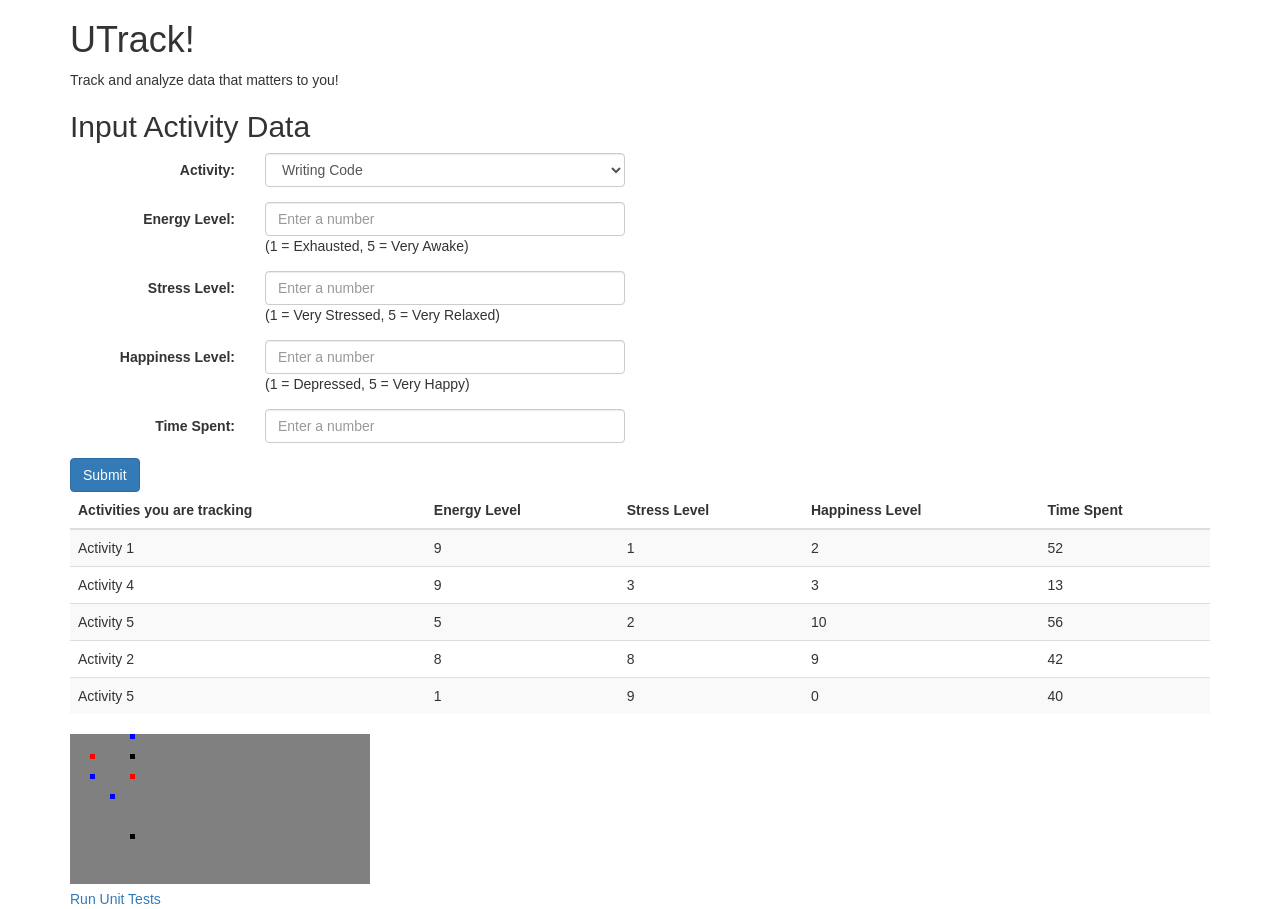
==== a1/utrack.html @ b468442b "Graph kindaaa" ====
<!DOCTYPE html>
<html>
<head lang="en">
    <meta charset="UTF-8">
    <title>UTrack!</title>
    <link rel="stylesheet" href="css/ext/bootstrap.css"/>
    <link rel="stylesheet" href="css/utrack.css"/>
</head>
<body>

<div id="app_container" class="container">

    <h1>UTrack!</h1>
    Track and analyze data that matters to you!

    <div id="activity-input-container">
        <h2>Input Activity Data</h2>
        <form class="form-horizontal" id="input-form">
            <div class="form-group">
                <label for="activity" class="col-sm-2 control-label">Activity:</label>
                <div class="col-sm-4">
                    <select id="activity" class="form-control">
                        <option data-activity-id="1">Writing Code</option>
                        <option data-activity-id="2">Eating</option>
                        <option data-activity-id="3">Exercising</option>
                        <option data-activity-id="4">Studying</option>
                        <option data-activity-id="5">Surfing Reddit</option>
                        <option data-activity-id="6">Walking to class</option>
                        <option data-activity-id="7">Talking to peers</option>
                    </select>
                </div>
            </div>
            <div class="form-group">
                <label for="energy" class="col-sm-2 control-label">Energy Level:</label>
                <div class="col-sm-4">
                    <input id="energy" class="form-control" type="text" placeholder="Enter a number">
                    <span class="input-note">(1 = Exhausted, 5 = Very Awake)</span>
                </div>
            </div>
            <div class="form-group">
                <label for="stress" class="col-sm-2 control-label">Stress Level:</label>
                <div class="col-sm-4">
                    <input id="stress" class="form-control" type="text" placeholder="Enter a number">
                    <span class="input-note">(1 = Very Stressed, 5 = Very Relaxed)</span>
                </div>
            </div>
            <div class="form-group">
                <label for="happiness" class="col-sm-2 control-label">Happiness Level:</label>
                <div class="col-sm-4">
                    <input id="happiness" class="form-control" type="text" placeholder="Enter a number">
                    <span class="input-note">(1 = Depressed, 5 = Very Happy)</span>
                </div>
            </div>
            <div class="form-group">
                <label for="time-spent" class="col-sm-2 control-label">Time Spent:</label>
                <div class="col-sm-4">
                    <input id="time-spent" class="form-control" type="text" placeholder="Enter a number">
                </div>
            </div>
            <button type="button" class="btn btn-primary" id="input-submit">Submit</button>
        </form>

    </div>

    <div id="analysis_div">
        <!-- Put HTML here to support users in analyzing their data -->
        <div class="">
            <table id="analysis-table" class="table table-striped table-hover table-responsive">
                <thead>
                    <tr>
                        <th>Activities you are tracking</th>
                        <th>Energy Level</th>
                        <th>Stress Level</th>
                        <th>Happiness Level</th>
                        <th>Time Spent</th>
                    </tr>
                </thead>
                <tbody>
                </tbody>
            </table>
        </div>

        <div>
            <canvas id="graph">
                Update your browser to enjoy canvas!
            </canvas>
        </div>
    </div>

    <div id="unit_tests">
        <!-- Keep this here so TAs can run your unit tests -->
        <a href="unit_tests.html">Run Unit Tests</a>
    </div>

</div>

<script src="js/ext/underscore.js"></script>
<script src="js/model.js"></script>
<script src="js/view.js"></script>
<script src="js/utrack.js"></script>
</body>
</html>
---- a1/css/utrack.css ----
/* Put any additional CSS here */
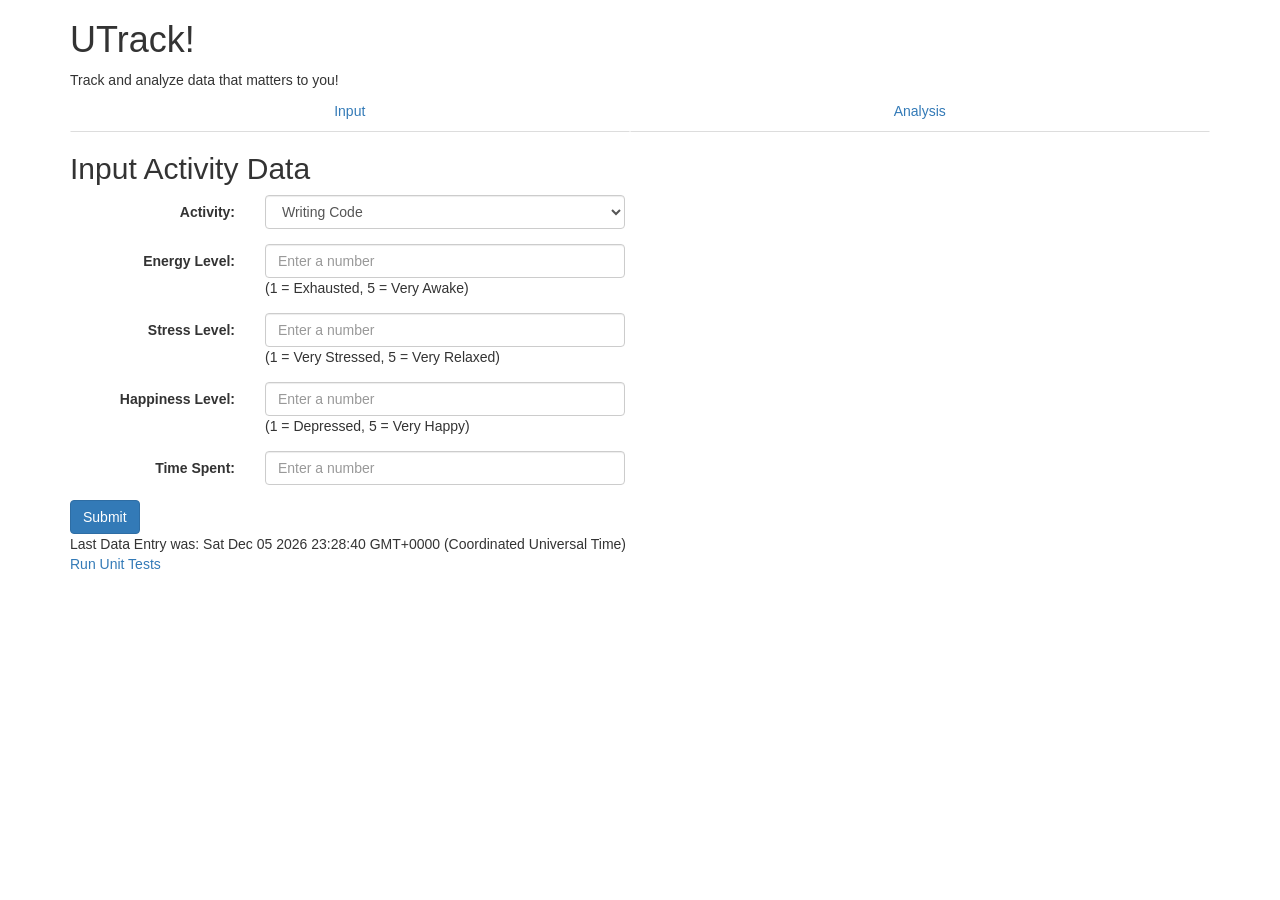
==== commit e6c15edc: "Views!!!!!" ====
--- a/a1/utrack.html
+++ b/a1/utrack.html
@@ -8,12 +8,24 @@
 </head>
 <body>
 
-<div id="app_container" class="container">
+<div id="app-container" class="container">
 
     <h1>UTrack!</h1>
     Track and analyze data that matters to you!
 
-    <div id="activity-input-container">
+    <ul class="nav nav-tabs nav-justified">
+        <li class="nav-link" data-view="activity-form">
+            <a href="javascript:void(0);">Input</a>
+        </li>
+        <li class="nav-link" data-view="graph">
+            <a href="javascript:void(0);">Analysis</a>
+        </li>
+    </ul>
+
+    <div id="activity-form-container" class="view-container"></div>
+    <div id="graph-container" class="view-container hidden"></div>
+
+    <template id="activity-form-view">
         <h2>Input Activity Data</h2>
         <form class="form-horizontal" id="input-form">
             <div class="form-group">
@@ -31,23 +43,23 @@
                 </div>
             </div>
             <div class="form-group">
-                <label for="energy" class="col-sm-2 control-label">Energy Level:</label>
+                <label for="energyLevel" class="col-sm-2 control-label">Energy Level:</label>
                 <div class="col-sm-4">
-                    <input id="energy" class="form-control" type="text" placeholder="Enter a number">
+                    <input id="energyLevel" class="form-control" type="text" placeholder="Enter a number">
                     <span class="input-note">(1 = Exhausted, 5 = Very Awake)</span>
                 </div>
             </div>
             <div class="form-group">
-                <label for="stress" class="col-sm-2 control-label">Stress Level:</label>
+                <label for="stressLevel" class="col-sm-2 control-label">Stress Level:</label>
                 <div class="col-sm-4">
-                    <input id="stress" class="form-control" type="text" placeholder="Enter a number">
+                    <input id="stressLevel" class="form-control" type="text" placeholder="Enter a number">
                     <span class="input-note">(1 = Very Stressed, 5 = Very Relaxed)</span>
                 </div>
             </div>
             <div class="form-group">
-                <label for="happiness" class="col-sm-2 control-label">Happiness Level:</label>
+                <label for="happinessLevel" class="col-sm-2 control-label">Happiness Level:</label>
                 <div class="col-sm-4">
-                    <input id="happiness" class="form-control" type="text" placeholder="Enter a number">
+                    <input id="happinessLevel" class="form-control" type="text" placeholder="Enter a number">
                     <span class="input-note">(1 = Depressed, 5 = Very Happy)</span>
                 </div>
             </div>
@@ -60,9 +72,12 @@
             <button type="button" class="btn btn-primary" id="input-submit">Submit</button>
         </form>
 
-    </div>
+        <div class="">
+            Last Data Entry was: <span id="timestamp"></span>
+        </div>
+    </template>
 
-    <div id="analysis_div">
+    <template id="graph-view">
         <!-- Put HTML here to support users in analyzing their data -->
         <div class="">
             <table id="analysis-table" class="table table-striped table-hover table-responsive">
@@ -85,7 +100,7 @@
                 Update your browser to enjoy canvas!
             </canvas>
         </div>
-    </div>
+    </template>
 
     <div id="unit_tests">
         <!-- Keep this here so TAs can run your unit tests -->
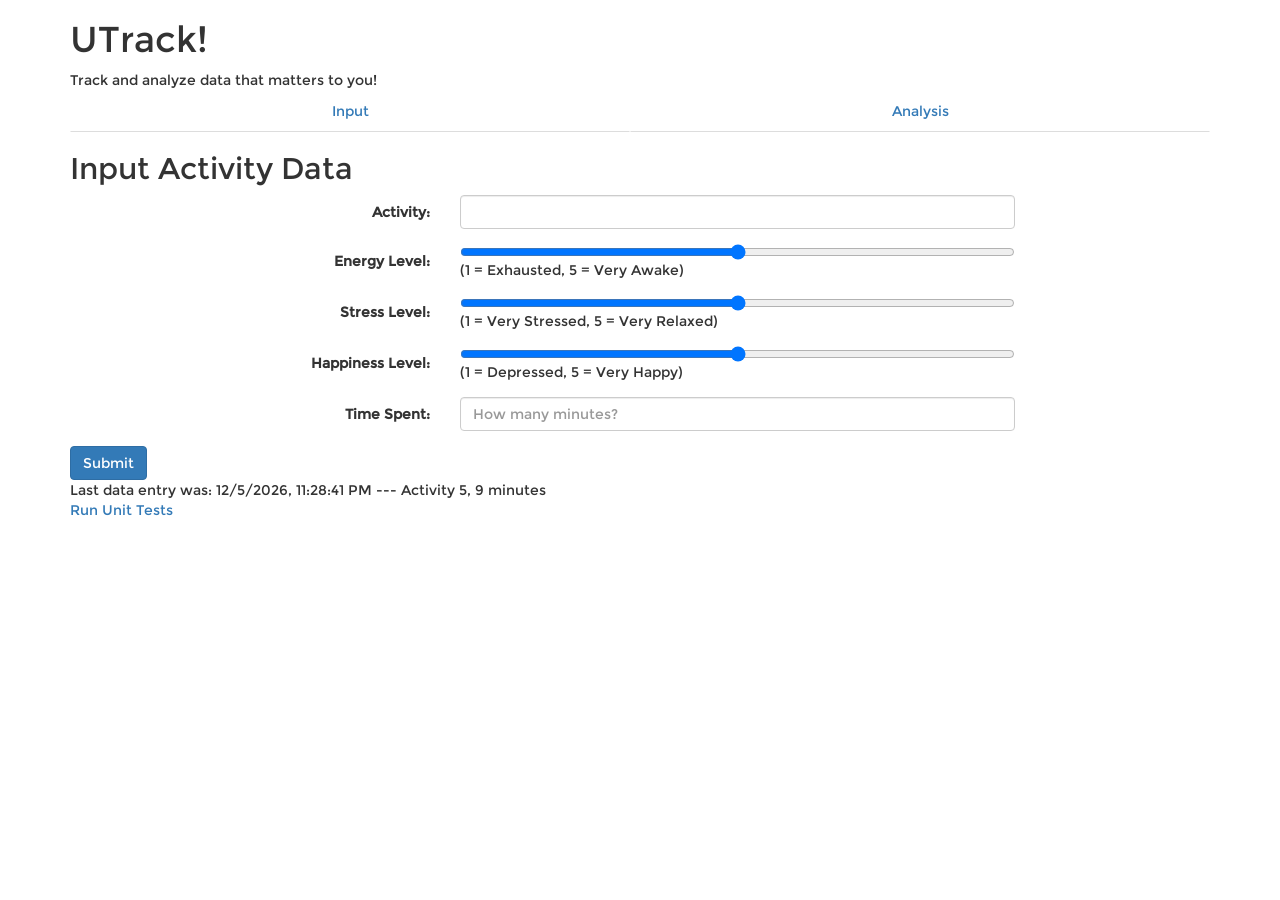
==== commit ea048ecd: "Added fonts and stuff" ====
--- a/a1/utrack.html
+++ b/a1/utrack.html
@@ -29,9 +29,10 @@
         <h2>Input Activity Data</h2>
         <form class="form-horizontal" id="input-form">
             <div class="form-group">
-                <label for="activity" class="col-sm-2 control-label">Activity:</label>
-                <div class="col-sm-4">
-                    <select id="activity" class="form-control">
+                <label for="activity" class="col-sm-4 control-label">Activity:</label>
+                <div class="col-sm-6">
+                    <input type="text" class="form-control" id="activity" list="activity-list">
+                    <datalist id="activity-list">
                         <option data-activity-id="1">Writing Code</option>
                         <option data-activity-id="2">Eating</option>
                         <option data-activity-id="3">Exercising</option>
@@ -39,66 +40,92 @@
                         <option data-activity-id="5">Surfing Reddit</option>
                         <option data-activity-id="6">Walking to class</option>
                         <option data-activity-id="7">Talking to peers</option>
-                    </select>
+                    </datalist>
                 </div>
             </div>
             <div class="form-group">
-                <label for="energyLevel" class="col-sm-2 control-label">Energy Level:</label>
-                <div class="col-sm-4">
-                    <input id="energyLevel" class="form-control" type="text" placeholder="Enter a number">
+                <label for="energyLevel" class="col-sm-4 control-label">Energy Level:</label>
+                <div class="col-sm-6">
+                    <input id="energyLevel" class="" type="range" min="1" max="5" placeholder="Enter a number">
                     <span class="input-note">(1 = Exhausted, 5 = Very Awake)</span>
                 </div>
             </div>
             <div class="form-group">
-                <label for="stressLevel" class="col-sm-2 control-label">Stress Level:</label>
-                <div class="col-sm-4">
-                    <input id="stressLevel" class="form-control" type="text" placeholder="Enter a number">
+                <label for="stressLevel" class="col-sm-4 control-label">Stress Level:</label>
+                <div class="col-sm-6">
+                    <input id="stressLevel" class="" type="range" min="1" max="5" placeholder="Enter a number">
                     <span class="input-note">(1 = Very Stressed, 5 = Very Relaxed)</span>
                 </div>
             </div>
             <div class="form-group">
-                <label for="happinessLevel" class="col-sm-2 control-label">Happiness Level:</label>
-                <div class="col-sm-4">
-                    <input id="happinessLevel" class="form-control" type="text" placeholder="Enter a number">
+                <label for="happinessLevel" class="col-sm-4 control-label">Happiness Level:</label>
+                <div class="col-sm-6">
+                    <input id="happinessLevel" class="" type="range" min="1" max="5" placeholder="Enter a number">
                     <span class="input-note">(1 = Depressed, 5 = Very Happy)</span>
                 </div>
             </div>
             <div class="form-group">
-                <label for="time-spent" class="col-sm-2 control-label">Time Spent:</label>
-                <div class="col-sm-4">
-                    <input id="time-spent" class="form-control" type="text" placeholder="Enter a number">
+                <label for="time-spent" class="col-sm-4 control-label">Time Spent:</label>
+                <div class="col-sm-6">
+                    <input id="time-spent" class="form-control" type="text" placeholder="How many minutes?">
                 </div>
             </div>
             <button type="button" class="btn btn-primary" id="input-submit">Submit</button>
         </form>
 
-        <div class="">
-            Last Data Entry was: <span id="timestamp"></span>
-        </div>
+        <div id="timestamp"></div>
     </template>
 
     <template id="graph-view">
-        <!-- Put HTML here to support users in analyzing their data -->
-        <div class="">
-            <table id="analysis-table" class="table table-striped table-hover table-responsive">
-                <thead>
-                    <tr>
-                        <th>Activities you are tracking</th>
-                        <th>Energy Level</th>
-                        <th>Stress Level</th>
-                        <th>Happiness Level</th>
-                        <th>Time Spent</th>
-                    </tr>
-                </thead>
-                <tbody>
-                </tbody>
-            </table>
-        </div>
+        <div class="row">
+            <div class="col-sm-3">
+                <div id="graph-select-type">
+                    <h4>Views</h4>
+                    <div>
+                        <input id="show-table" name="graphview" type="radio" data-graphview="table" checked>
+                        <label for="show-table">Table</label>
+                    </div>
+                    <div>
+                        <input id="show-scatter" name="graphview" type="radio" data-graphview="scatter">
+                        <label for="show-scatter">Scatter Plot</label>
+                    </div>
+                </div>
+                <div id="graph-scatter-options" class="graph-options">
+                    <h4>Customize</h4>
+                    <div>
+                        <input id="show-energy" type="checkbox" checked>
+                        <label for="show-energy">Energy</label>
+                    </div>
+                    <div>
+                        <input id="show-stress" type="checkbox" checked>
+                        <label for="show-stress">Stress</label>
+                    </div>
+                    <div>
+                        <input id="show-happiness" type="checkbox" checked>
+                        <label for="show-happiness">Happiness Level</label>
+                    </div>
+                </div>
+            </div>
 
-        <div>
-            <canvas id="graph">
-                Update your browser to enjoy canvas!
-            </canvas>
+            <div class="graph-display col-sm-9">
+                <table id="graph-table" class="graph-view table table-striped table-hover table-responsive">
+                    <thead>
+                        <tr>
+                            <th>Activities you are tracking</th>
+                            <th>Energy Level</th>
+                            <th>Stress Level</th>
+                            <th>Happiness Level</th>
+                            <th>Time Spent</th>
+                        </tr>
+                    </thead>
+                    <tbody>
+                    </tbody>
+                </table>
+
+                <canvas id="graph-scatter" class="graph-view">
+                    Update your browser to enjoy canvas!
+                </canvas>
+            </div>
         </div>
     </template>
 
--- a/a1/css/utrack.css
+++ b/a1/css/utrack.css
@@ -1 +1,10 @@
-/* Put any additional CSS here */+/* Put any additional CSS here */
+
+@font-face {
+  font-family: 'Montserrat';
+  src: url(../fonts/Montserrat/Montserrat-Regular.ttf);
+}
+
+body {
+  font-family: 'Montserrat';
+}
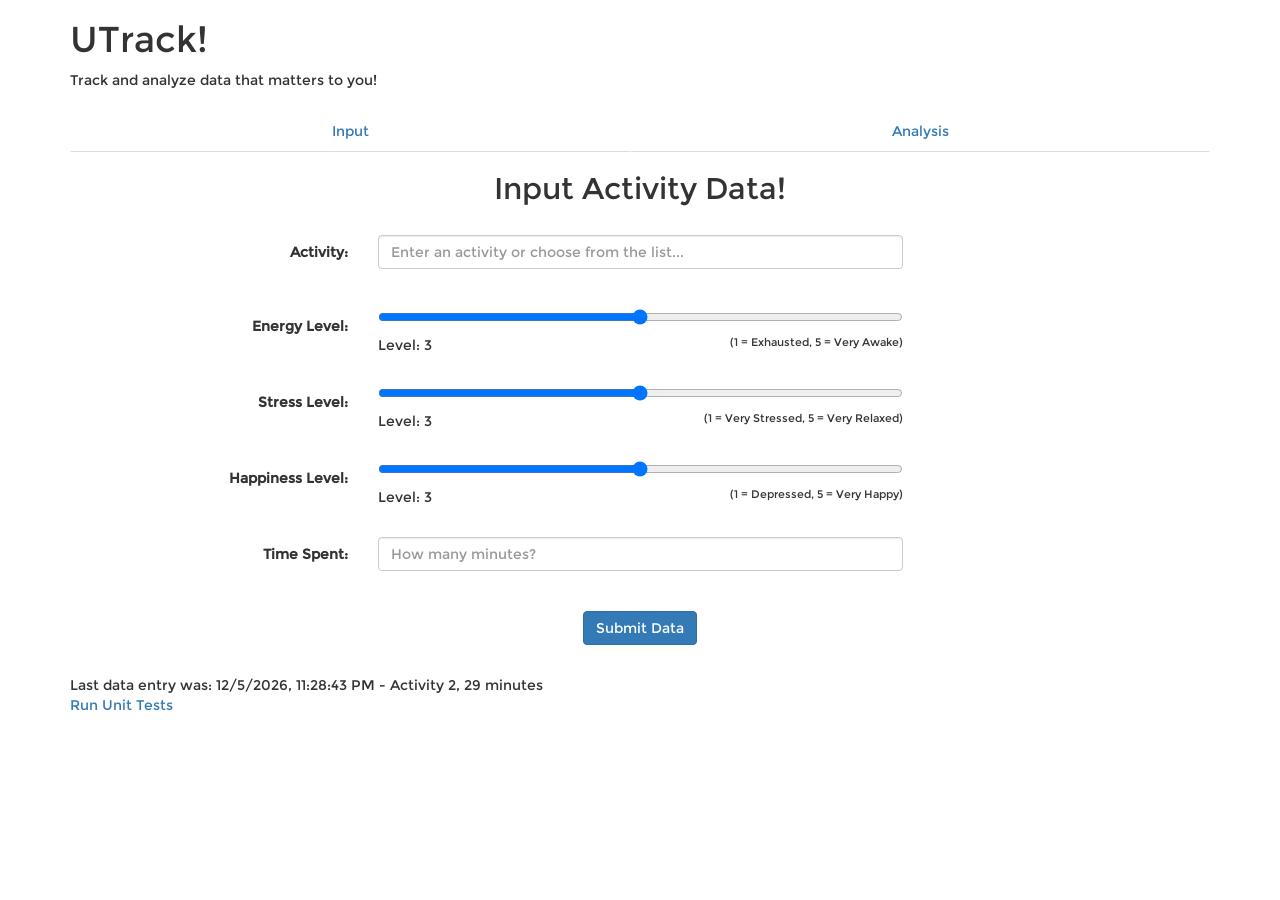
==== commit a52b5be5: "More things" ====
--- a/a1/utrack.html
+++ b/a1/utrack.html
@@ -26,12 +26,12 @@
     <div id="graph-container" class="view-container hidden"></div>
 
     <template id="activity-form-view">
-        <h2>Input Activity Data</h2>
+        <h2 class="text-center">Input Activity Data!</h2>
         <form class="form-horizontal" id="input-form">
             <div class="form-group">
-                <label for="activity" class="col-sm-4 control-label">Activity:</label>
-                <div class="col-sm-6">
-                    <input type="text" class="form-control" id="activity" list="activity-list">
+                <label for="activity" class="col-sm-12 col-md-3 control-label">Activity:</label>
+                <div class="col-sm-12 col-md-6">
+                    <input type="text" class="form-control" id="activity" list="activity-list" placeholder="Enter an activity or choose from the list..." required>
                     <datalist id="activity-list">
                         <option data-activity-id="1">Writing Code</option>
                         <option data-activity-id="2">Eating</option>
@@ -44,33 +44,38 @@
                 </div>
             </div>
             <div class="form-group">
-                <label for="energyLevel" class="col-sm-4 control-label">Energy Level:</label>
-                <div class="col-sm-6">
-                    <input id="energyLevel" class="" type="range" min="1" max="5" placeholder="Enter a number">
+                <label for="energyLevel" class="col-sm-12 col-md-3 control-label">Energy Level:</label>
+                <div class="col-sm-12 col-md-6">
+                    <input id="energyLevel" class="input-range" type="range" min="1" max="5" placeholder="Enter a number">
+                    <span class="range-value"></span>
                     <span class="input-note">(1 = Exhausted, 5 = Very Awake)</span>
                 </div>
             </div>
             <div class="form-group">
-                <label for="stressLevel" class="col-sm-4 control-label">Stress Level:</label>
-                <div class="col-sm-6">
-                    <input id="stressLevel" class="" type="range" min="1" max="5" placeholder="Enter a number">
+                <label for="stressLevel" class="col-sm-12 col-md-3 control-label">Stress Level:</label>
+                <div class="col-sm-12 col-md-6">
+                    <input id="stressLevel" class="input-range" type="range" min="1" max="5" placeholder="Enter a number">
+                    <span class="range-value"></span>
                     <span class="input-note">(1 = Very Stressed, 5 = Very Relaxed)</span>
                 </div>
             </div>
             <div class="form-group">
-                <label for="happinessLevel" class="col-sm-4 control-label">Happiness Level:</label>
-                <div class="col-sm-6">
-                    <input id="happinessLevel" class="" type="range" min="1" max="5" placeholder="Enter a number">
+                <label for="happinessLevel" class="col-sm-12 col-md-3 control-label">Happiness Level:</label>
+                <div class="col-sm-12 col-md-6">
+                    <input id="happinessLevel" class="input-range" type="range" min="1" max="5" placeholder="Enter a number">
+                    <span class="range-value"></span>
                     <span class="input-note">(1 = Depressed, 5 = Very Happy)</span>
                 </div>
             </div>
             <div class="form-group">
-                <label for="time-spent" class="col-sm-4 control-label">Time Spent:</label>
-                <div class="col-sm-6">
-                    <input id="time-spent" class="form-control" type="text" placeholder="How many minutes?">
+                <label for="time-spent" class="col-sm-12 col-md-3 control-label">Time Spent:</label>
+                <div class="col-sm-12 col-md-6">
+                    <input id="time-spent" class="form-control" type="number" min="0" placeholder="How many minutes?" required>
                 </div>
             </div>
-            <button type="button" class="btn btn-primary" id="input-submit">Submit</button>
+            <div class="text-center">
+                <button type="submit" class="btn btn-primary btn-md" id="input-submit">Submit Data</button>
+            </div>
         </form>
 
         <div id="timestamp"></div>
@@ -78,44 +83,46 @@
 
     <template id="graph-view">
         <div class="row">
-            <div class="col-sm-3">
-                <div id="graph-select-type">
+            <div class="col-sm-12 col-md-3">
+                <div id="graph-select-type" class="graph-options-col">
                     <h4>Views</h4>
                     <div>
                         <input id="show-table" name="graphview" type="radio" data-graphview="table" checked>
-                        <label for="show-table">Table</label>
+                        <label for="show-table">Table Summary</label>
                     </div>
                     <div>
                         <input id="show-scatter" name="graphview" type="radio" data-graphview="scatter">
                         <label for="show-scatter">Scatter Plot</label>
                     </div>
                 </div>
-                <div id="graph-scatter-options" class="graph-options">
+                <div id="graph-scatter-options" class="graph-options graph-options-col">
                     <h4>Customize</h4>
                     <div>
-                        <input id="show-energy" type="checkbox" checked>
+                        <input id="show-energy" type="checkbox" checked data-option="energyLevel">
                         <label for="show-energy">Energy</label>
                     </div>
                     <div>
-                        <input id="show-stress" type="checkbox" checked>
+                        <input id="show-stress" type="checkbox" checked data-option="stressLevel">
                         <label for="show-stress">Stress</label>
                     </div>
                     <div>
-                        <input id="show-happiness" type="checkbox" checked>
+                        <input id="show-happiness" type="checkbox" checked data-option="happinessLevel">
                         <label for="show-happiness">Happiness Level</label>
                     </div>
                 </div>
             </div>
 
-            <div class="graph-display col-sm-9">
+            <div class="graph-display col-sm-12 col-md-9">
                 <table id="graph-table" class="graph-view table table-striped table-hover table-responsive">
                     <thead>
                         <tr>
                             <th>Activities you are tracking</th>
+                            <!--
                             <th>Energy Level</th>
                             <th>Stress Level</th>
                             <th>Happiness Level</th>
-                            <th>Time Spent</th>
+                            -->
+                            <th>Time Spent (Minutes)</th>
                         </tr>
                     </thead>
                     <tbody>
--- a/a1/css/utrack.css
+++ b/a1/css/utrack.css
@@ -7,4 +7,47 @@
 
 body {
   font-family: 'Montserrat';
+}
+.nav {
+  margin-top: 20px;
+}
+
+form {
+  margin: 30px;
+}
+
+.form-group {
+  margin: 30px 0;
+}
+
+input {
+  margin-bottom: 10px;
+}
+
+input.error {
+  color: red;
+  border-color: red;
+}
+
+.range-value {
+  display: inline-block;
+}
+
+.range-value:before {
+  display: inline;
+  content: 'Level: ';
+}
+
+.input-note {
+  display: inline-block;
+  float: right;
+  font-size: 11px;
+}
+
+canvas, table {
+  margin: 40px 20px;
+}
+
+.graph-options-col {
+  margin: 40px 0;
 }
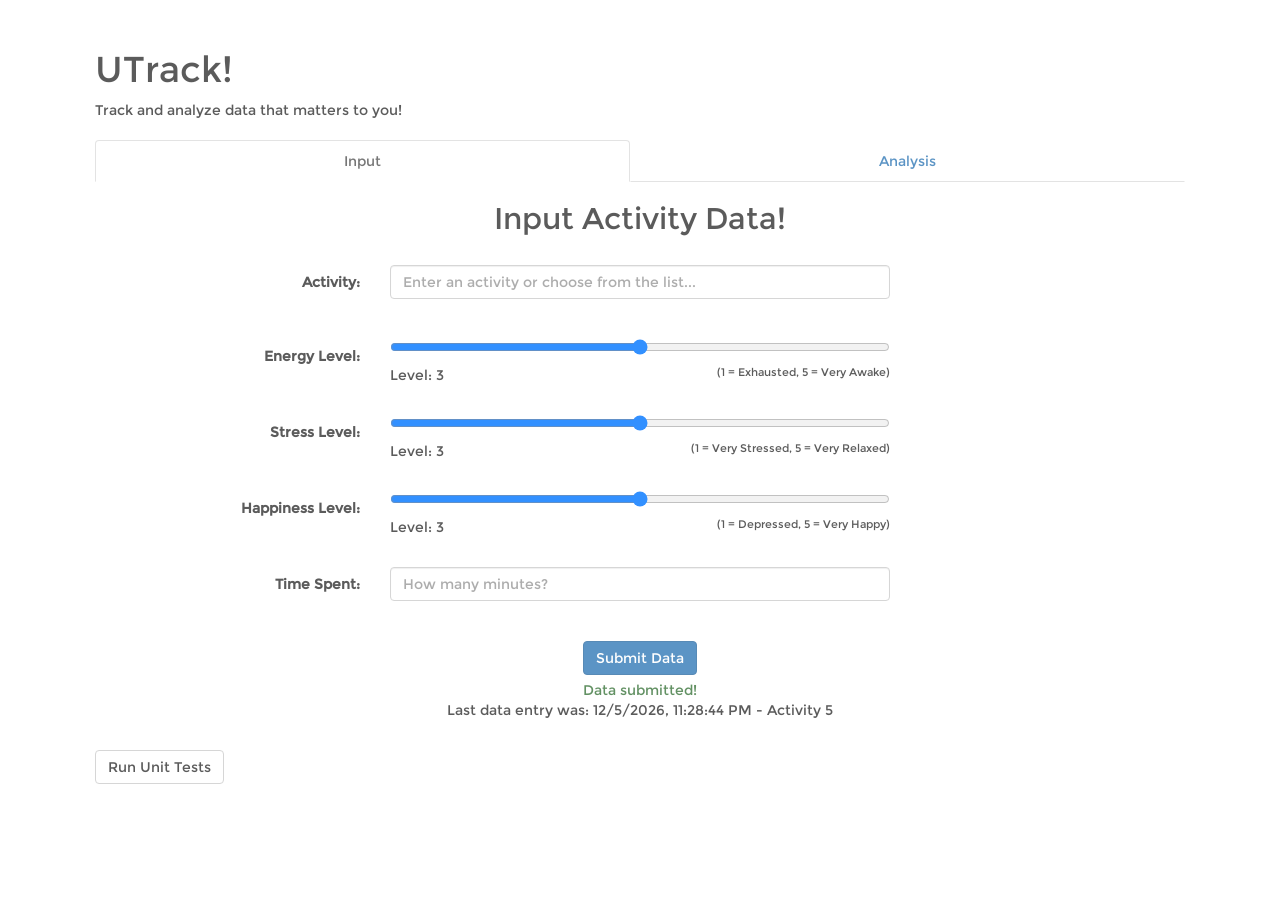
==== commit 5cda7a96: "almost done" ====
--- a/a1/utrack.html
+++ b/a1/utrack.html
@@ -13,132 +13,149 @@
     <h1>UTrack!</h1>
     Track and analyze data that matters to you!
 
-    <ul class="nav nav-tabs nav-justified">
-        <li class="nav-link" data-view="activity-form">
-            <a href="javascript:void(0);">Input</a>
-        </li>
-        <li class="nav-link" data-view="graph">
-            <a href="javascript:void(0);">Analysis</a>
-        </li>
-    </ul>
+    <div class="main-container">
+        <ul class="nav nav-tabs nav-justified">
+            <li id="activity-form-nav" class="nav-link active" data-view="activity-form">
+                <a href="javascript:void(0);">Input</a>
+            </li>
+            <li id="graph-nav" class="nav-link" data-view="graph">
+                <a href="javascript:void(0);">Analysis</a>
+            </li>
+        </ul>
 
-    <div id="activity-form-container" class="view-container"></div>
-    <div id="graph-container" class="view-container hidden"></div>
+        <div id="activity-form-container" class="view-container"></div>
+        <div id="graph-container" class="view-container hidden">
+            <p id="empty-warning" class="text-danger text-center hide-sibling">
+                No data to display!
+                <br>
+                Please input your activity data.
+            </p>
+        </div>
 
-    <template id="activity-form-view">
-        <h2 class="text-center">Input Activity Data!</h2>
-        <form class="form-horizontal" id="input-form">
-            <div class="form-group">
-                <label for="activity" class="col-sm-12 col-md-3 control-label">Activity:</label>
-                <div class="col-sm-12 col-md-6">
-                    <input type="text" class="form-control" id="activity" list="activity-list" placeholder="Enter an activity or choose from the list..." required>
-                    <datalist id="activity-list">
-                        <option data-activity-id="1">Writing Code</option>
-                        <option data-activity-id="2">Eating</option>
-                        <option data-activity-id="3">Exercising</option>
-                        <option data-activity-id="4">Studying</option>
-                        <option data-activity-id="5">Surfing Reddit</option>
-                        <option data-activity-id="6">Walking to class</option>
-                        <option data-activity-id="7">Talking to peers</option>
-                    </datalist>
+        <template id="activity-form-view">
+            <h2 class="text-center">Input Activity Data!</h2>
+            <form class="form-horizontal" id="input-form">
+                <div class="form-group">
+                    <label for="activity" class="col-sm-12 col-md-3 control-label">Activity:</label>
+                    <div class="col-sm-12 col-md-6">
+                        <input type="text" class="form-control" id="activity" list="activity-list" placeholder="Enter an activity or choose from the list..." required>
+                        <datalist id="activity-list">
+                            <option data-activity-id="1">Writing Code</option>
+                            <option data-activity-id="2">Eating</option>
+                            <option data-activity-id="3">Exercising</option>
+                            <option data-activity-id="4">Studying</option>
+                            <option data-activity-id="5">Surfing Reddit</option>
+                            <option data-activity-id="6">Walking to class</option>
+                            <option data-activity-id="7">Talking to peers</option>
+                        </datalist>
+                    </div>
+                </div>
+                <div class="form-group">
+                    <label for="energyLevel" class="col-sm-12 col-md-3 control-label">Energy Level:</label>
+                    <div class="col-sm-12 col-md-6">
+                        <input id="energyLevel" class="input-range" type="range" min="1" max="5" placeholder="Enter a number">
+                        <span class="range-value"></span>
+                        <span class="input-note">(1 = Exhausted, 5 = Very Awake)</span>
+                    </div>
+                </div>
+                <div class="form-group">
+                    <label for="stressLevel" class="col-sm-12 col-md-3 control-label">Stress Level:</label>
+                    <div class="col-sm-12 col-md-6">
+                        <input id="stressLevel" class="input-range" type="range" min="1" max="5" placeholder="Enter a number">
+                        <span class="range-value"></span>
+                        <span class="input-note">(1 = Very Stressed, 5 = Very Relaxed)</span>
+                    </div>
+                </div>
+                <div class="form-group">
+                    <label for="happinessLevel" class="col-sm-12 col-md-3 control-label">Happiness Level:</label>
+                    <div class="col-sm-12 col-md-6">
+                        <input id="happinessLevel" class="input-range" type="range" min="1" max="5" placeholder="Enter a number">
+                        <span class="range-value"></span>
+                        <span class="input-note">(1 = Depressed, 5 = Very Happy)</span>
+                    </div>
+                </div>
+                <div class="form-group">
+                    <label for="time-spent" class="col-sm-12 col-md-3 control-label">Time Spent:</label>
+                    <div class="col-sm-12 col-md-6">
+                        <input id="time-spent" class="form-control" type="number" min="0" placeholder="How many minutes?" required>
+                    </div>
+                </div>
+                <div class="text-center">
+                    <button type="submit" class="btn btn-primary btn-md" id="input-submit">Submit Data</button>
+                    <div id="form-submit-msg" class="text-success form-submit-msg">
+                        Data submitted!
+                    </div>
+                    <div id="timestamp"></div>
+                </div>
+            </form>
+        </template>
+
+        <template id="graph-view">
+            <div class="row">
+                <div class="col-xs-12 col-sm-3">
+                    <div id="graph-select-type" class="graph-options-col">
+                        <h4>Views</h4>
+                        <div>
+                            <label for="show-table">
+                                <input id="show-table" name="graphview" type="radio" data-option="table">
+                                Table Summary
+                            </label>
+                        </div>
+                        <div>
+                            <label for="show-scatter">
+                                <input id="show-scatter" name="graphview" type="radio" data-option="scatter">
+                                Scatter Plot
+                            </label>
+                        </div>
+                    </div>
+                    <div id="graph-scatter-options" class="graph-options graph-options-col" data-toggle="graph-scatter">
+                        <h4>Customize</h4>
+                        <label for="show-energy">
+                            <input id="show-energy" type="checkbox" checked data-option="energyLevel">
+                            Energy
+                        </label>
+                        <label for="show-stress">
+                            <input id="show-stress" type="checkbox" checked data-option="stressLevel">
+                            Stress
+                        </label>
+                        <label for="show-happiness">
+                            <input id="show-happiness" type="checkbox" checked data-option="happinessLevel">
+                            Happiness Level
+                        </label>
+                    </div>
+                </div>
+
+                <div class="graph-display col-xs-12 col-sm-6">
+                    <table id="graph-table" class="graph-view table table-striped table-hover table-responsive" data-toggle="graph-table">
+                        <thead>
+                            <tr>
+                                <th>Activities you are tracking</th>
+                                <!--
+                                <th>Energy Level</th>
+                                <th>Stress Level</th>
+                                <th>Happiness Level</th>
+                                -->
+                                <th>Time Spent (Minutes)</th>
+                            </tr>
+                        </thead>
+                        <tbody>
+                        </tbody>
+                    </table>
+
+                    <canvas id="graph-scatter" class="graph-view" data-toggle="graph-scatter">
+                        Update your browser to enjoy canvas!
+                    </canvas>
+                    <div id="xaxis" data-toggle="graph-scatter"></div>
                 </div>
             </div>
-            <div class="form-group">
-                <label for="energyLevel" class="col-sm-12 col-md-3 control-label">Energy Level:</label>
-                <div class="col-sm-12 col-md-6">
-                    <input id="energyLevel" class="input-range" type="range" min="1" max="5" placeholder="Enter a number">
-                    <span class="range-value"></span>
-                    <span class="input-note">(1 = Exhausted, 5 = Very Awake)</span>
-                </div>
-            </div>
-            <div class="form-group">
-                <label for="stressLevel" class="col-sm-12 col-md-3 control-label">Stress Level:</label>
-                <div class="col-sm-12 col-md-6">
-                    <input id="stressLevel" class="input-range" type="range" min="1" max="5" placeholder="Enter a number">
-                    <span class="range-value"></span>
-                    <span class="input-note">(1 = Very Stressed, 5 = Very Relaxed)</span>
-                </div>
-            </div>
-            <div class="form-group">
-                <label for="happinessLevel" class="col-sm-12 col-md-3 control-label">Happiness Level:</label>
-                <div class="col-sm-12 col-md-6">
-                    <input id="happinessLevel" class="input-range" type="range" min="1" max="5" placeholder="Enter a number">
-                    <span class="range-value"></span>
-                    <span class="input-note">(1 = Depressed, 5 = Very Happy)</span>
-                </div>
-            </div>
-            <div class="form-group">
-                <label for="time-spent" class="col-sm-12 col-md-3 control-label">Time Spent:</label>
-                <div class="col-sm-12 col-md-6">
-                    <input id="time-spent" class="form-control" type="number" min="0" placeholder="How many minutes?" required>
-                </div>
-            </div>
-            <div class="text-center">
-                <button type="submit" class="btn btn-primary btn-md" id="input-submit">Submit Data</button>
-            </div>
-        </form>
+        </template>
 
-        <div id="timestamp"></div>
-    </template>
-
-    <template id="graph-view">
-        <div class="row">
-            <div class="col-sm-12 col-md-3">
-                <div id="graph-select-type" class="graph-options-col">
-                    <h4>Views</h4>
-                    <div>
-                        <input id="show-table" name="graphview" type="radio" data-graphview="table" checked>
-                        <label for="show-table">Table Summary</label>
-                    </div>
-                    <div>
-                        <input id="show-scatter" name="graphview" type="radio" data-graphview="scatter">
-                        <label for="show-scatter">Scatter Plot</label>
-                    </div>
-                </div>
-                <div id="graph-scatter-options" class="graph-options graph-options-col">
-                    <h4>Customize</h4>
-                    <div>
-                        <input id="show-energy" type="checkbox" checked data-option="energyLevel">
-                        <label for="show-energy">Energy</label>
-                    </div>
-                    <div>
-                        <input id="show-stress" type="checkbox" checked data-option="stressLevel">
-                        <label for="show-stress">Stress</label>
-                    </div>
-                    <div>
-                        <input id="show-happiness" type="checkbox" checked data-option="happinessLevel">
-                        <label for="show-happiness">Happiness Level</label>
-                    </div>
-                </div>
-            </div>
-
-            <div class="graph-display col-sm-12 col-md-9">
-                <table id="graph-table" class="graph-view table table-striped table-hover table-responsive">
-                    <thead>
-                        <tr>
-                            <th>Activities you are tracking</th>
-                            <!--
-                            <th>Energy Level</th>
-                            <th>Stress Level</th>
-                            <th>Happiness Level</th>
-                            -->
-                            <th>Time Spent (Minutes)</th>
-                        </tr>
-                    </thead>
-                    <tbody>
-                    </tbody>
-                </table>
-
-                <canvas id="graph-scatter" class="graph-view">
-                    Update your browser to enjoy canvas!
-                </canvas>
-            </div>
+        <div id="unit_tests">
+            <!-- Keep this here so TAs can run your unit tests -->
+            <a href="unit_tests.html">
+                <button class="btn btn-default">Run Unit Tests</button>
+            </a>
         </div>
-    </template>
-
-    <div id="unit_tests">
-        <!-- Keep this here so TAs can run your unit tests -->
-        <a href="unit_tests.html">Run Unit Tests</a>
     </div>
 
 </div>
--- a/a1/css/utrack.css
+++ b/a1/css/utrack.css
@@ -5,9 +5,26 @@
   src: url(../fonts/Montserrat/Montserrat-Regular.ttf);
 }
 
+html,
 body {
   font-family: 'Montserrat';
+  height: 100%;
 }
+
+body {
+  background: url(../images/chalkboardburgandy.jpg);
+  background-size: cover;
+}
+
+#app-container {
+  transition: all 0.2s ease-in-out;
+  background: white;
+  opacity: 0.8;
+  margin: 20px auto;
+  padding: 10px 40px;
+  min-height: 100%;
+}
+
 .nav {
   margin-top: 20px;
 }
@@ -50,4 +67,56 @@
 
 .graph-options-col {
   margin: 40px 0;
+}
+
+.form-submit-msg {
+  transition: opacity 0.5s ease-in-out;
+  margin-top: 5px;
+  opacity: 0;
+}
+
+#xaxis {
+  position: absolute;
+  top: 0;
+  left: -30px;
+}
+
+#xaxis div {
+  position: absolute;
+  transform: rotateZ(-80deg);
+  width: 120px;
+  text-align: right;
+  text-overflow: ellipsis;
+  white-space: nowrap;
+  overflow: hidden;
+}
+
+.graph-legend {
+  display: inline-block;
+  height: 10px;
+  width: 10px;
+  margin-right: 10px;
+}
+
+.graph-options-col label {
+  display: block;
+  padding: 5px 5px;
+  cursor: pointer;
+}
+
+.graph-options-col label:hover {
+  background: #EFEFEF;
+}
+
+#empty-warning {
+  margin: 40px 0;
+  font-size: 1.5em;
+}
+
+#empty-warning.hide-sibling + div {
+  display: none;
+}
+
+#empty-warning.hidden + div {
+  display: block !important;
 }
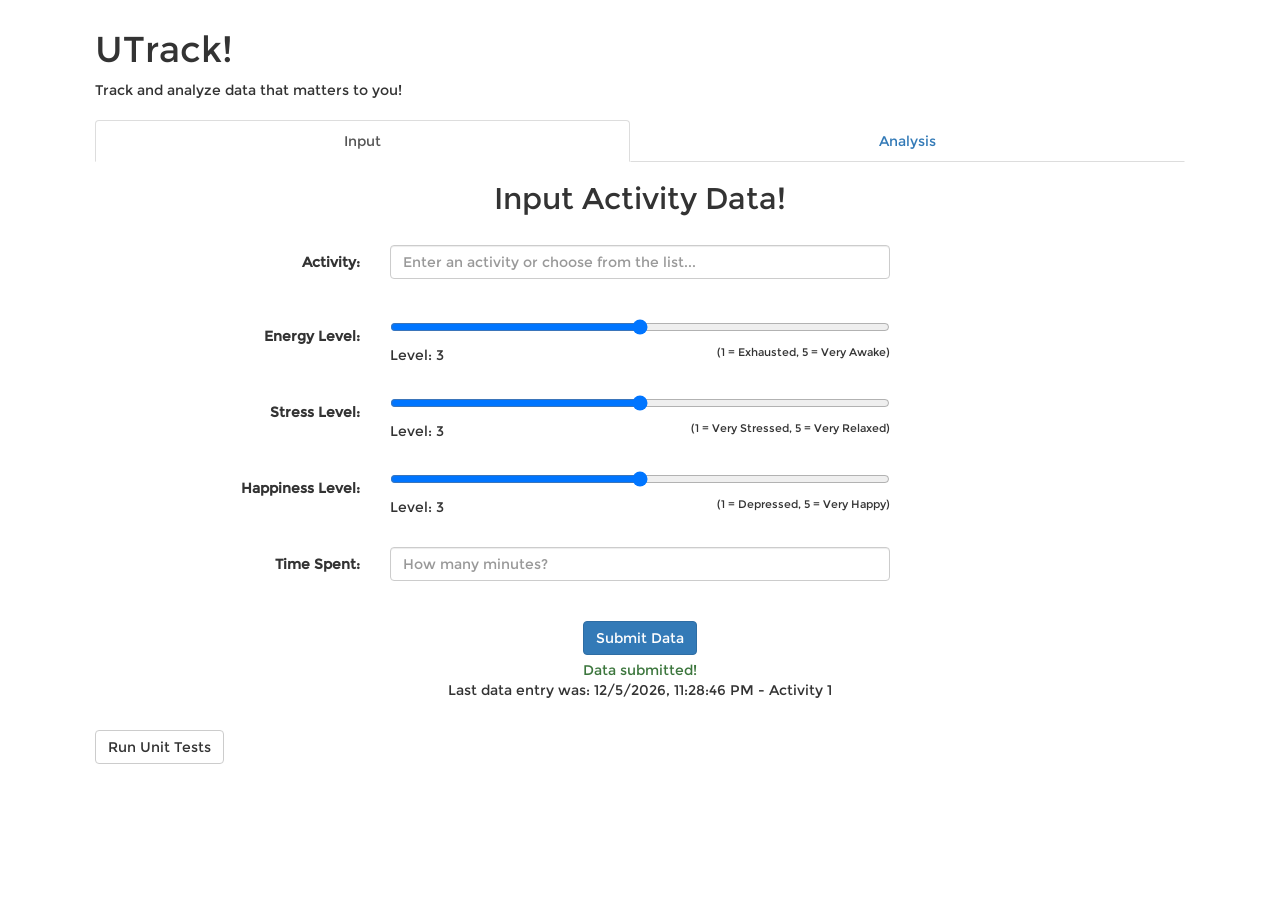
==== commit 69358763: "Everything except unit tests" ====
--- a/a1/utrack.html
+++ b/a1/utrack.html
@@ -92,7 +92,7 @@
 
         <template id="graph-view">
             <div class="row">
-                <div class="col-xs-12 col-sm-3">
+                <div class="col-xs-12 col-sm-4">
                     <div id="graph-select-type" class="graph-options-col">
                         <h4>Views</h4>
                         <div>
@@ -125,7 +125,7 @@
                     </div>
                 </div>
 
-                <div class="graph-display col-xs-12 col-sm-6">
+                <div class="graph-display col-xs-12 col-sm-8">
                     <table id="graph-table" class="graph-view table table-striped table-hover table-responsive" data-toggle="graph-table">
                         <thead>
                             <tr>
--- a/a1/css/utrack.css
+++ b/a1/css/utrack.css
@@ -12,17 +12,14 @@
 }
 
 body {
-  background: url(../images/chalkboardburgandy.jpg);
+  /*background: url(../images/chalkboardburgandy.jpg);*/
   background-size: cover;
 }
 
 #app-container {
   transition: all 0.2s ease-in-out;
   background: white;
-  opacity: 0.8;
-  margin: 20px auto;
   padding: 10px 40px;
-  min-height: 100%;
 }
 
 .nav {
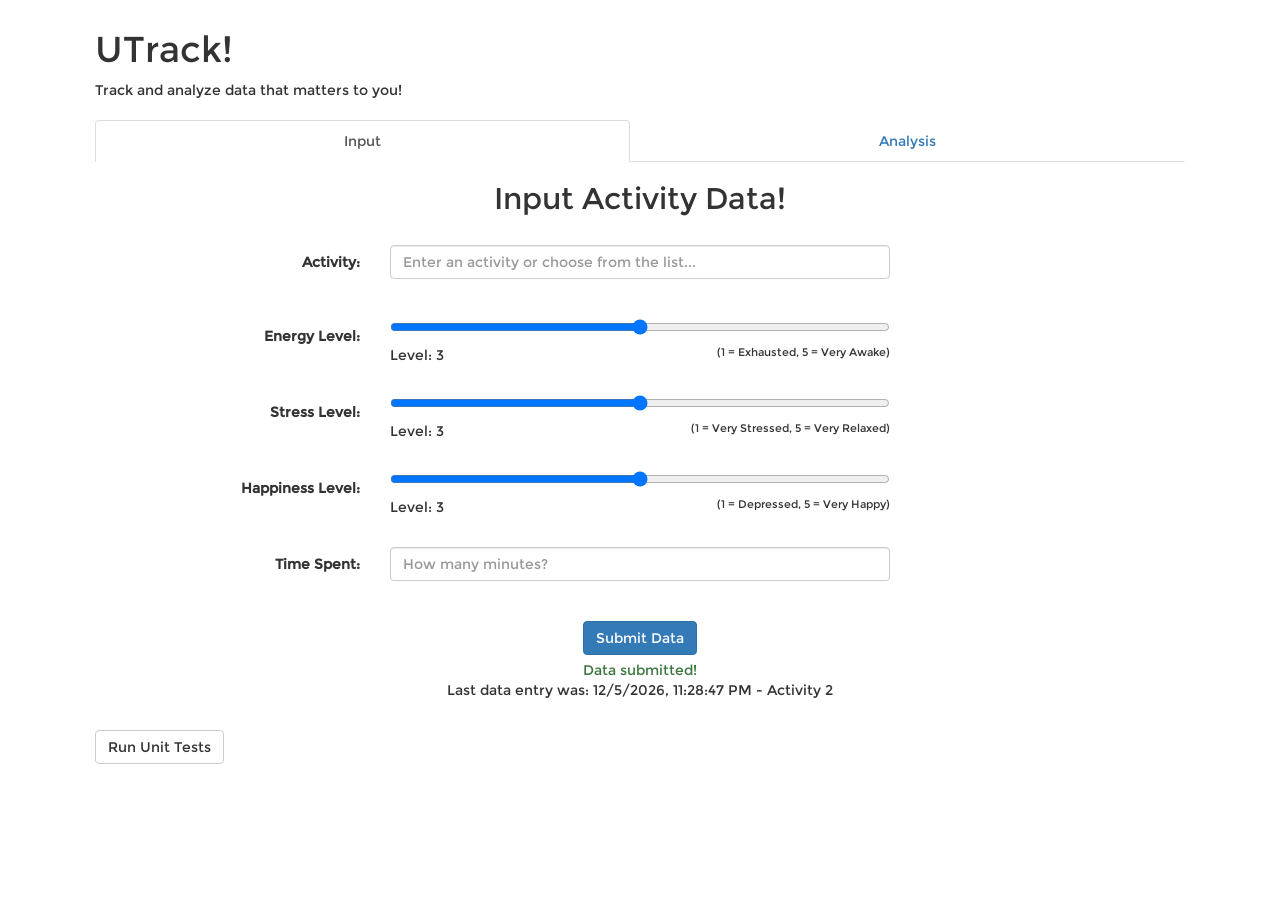
==== commit 26f9d7af: "Everything except unit tests" ====
--- a/a1/utrack.html
+++ b/a1/utrack.html
@@ -130,11 +130,6 @@
                         <thead>
                             <tr>
                                 <th>Activities you are tracking</th>
-                                <!--
-                                <th>Energy Level</th>
-                                <th>Stress Level</th>
-                                <th>Happiness Level</th>
-                                -->
                                 <th>Time Spent (Minutes)</th>
                             </tr>
                         </thead>
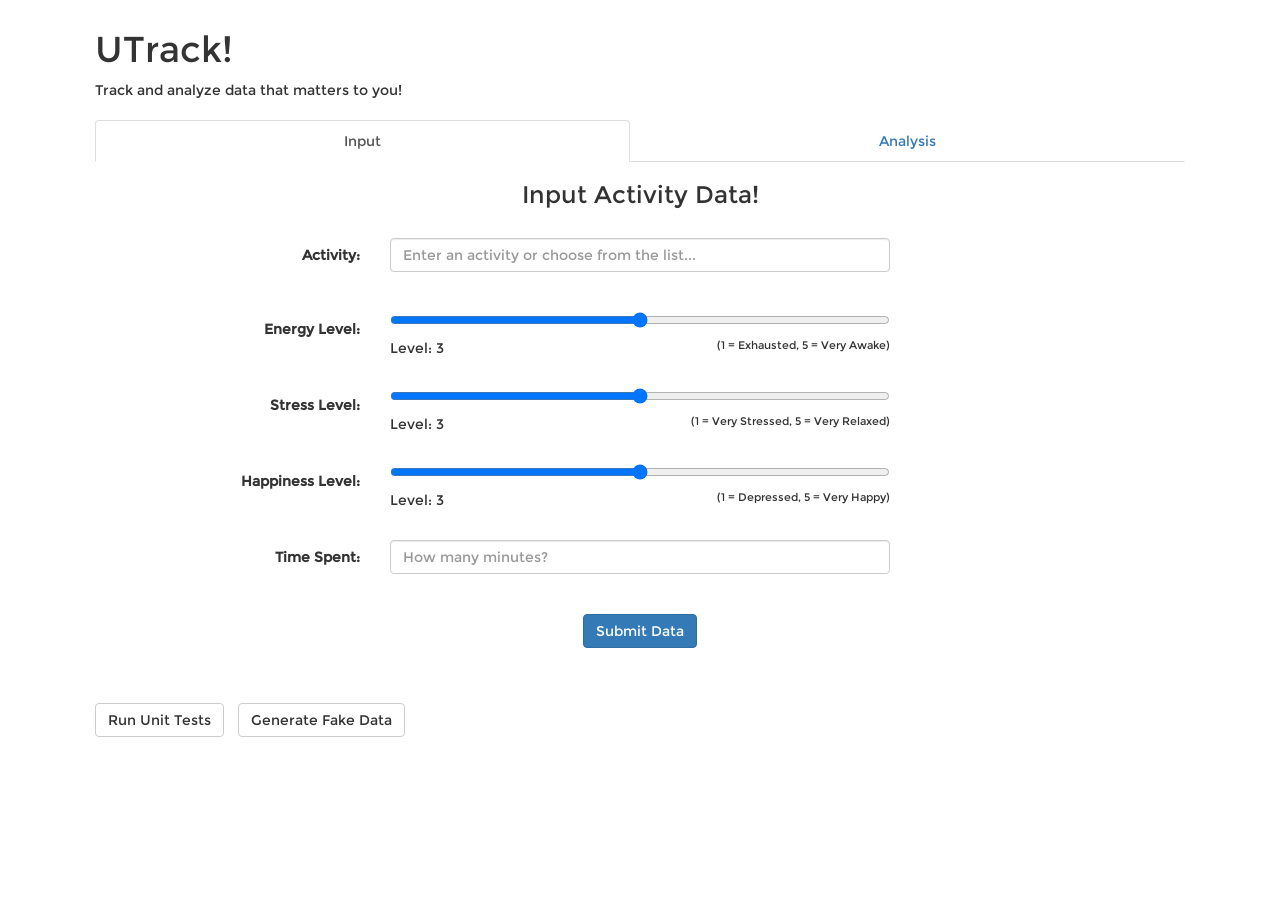
==== commit 27eca079: "unit tests and some fixes" ====
--- a/a1/utrack.html
+++ b/a1/utrack.html
@@ -33,7 +33,7 @@
         </div>
 
         <template id="activity-form-view">
-            <h2 class="text-center">Input Activity Data!</h2>
+            <h3 class="text-center">Input Activity Data!</h3>
             <form class="form-horizontal" id="input-form">
                 <div class="form-group">
                     <label for="activity" class="col-sm-12 col-md-3 control-label">Activity:</label>
@@ -145,12 +145,17 @@
             </div>
         </template>
 
-        <div id="unit_tests">
-            <!-- Keep this here so TAs can run your unit tests -->
-            <a href="unit_tests.html">
-                <button class="btn btn-default">Run Unit Tests</button>
-            </a>
-        </div>
+        <footer>
+            <div id="unit_tests">
+                <!-- Keep this here so TAs can run your unit tests -->
+                <a href="unit_tests.html">
+                    <button class="btn btn-default">Run Unit Tests</button>
+                </a>
+            </div>
+            <div id="generate-fake-data">
+                <button class="btn btn-default">Generate Fake Data</button>
+            </div>
+        </footer>
     </div>
 
 </div>
--- a/a1/css/utrack.css
+++ b/a1/css/utrack.css
@@ -116,4 +116,9 @@
 
 #empty-warning.hidden + div {
   display: block !important;
+}
+
+footer div {
+  display: inline-block;
+  margin-right: 10px;
 }
